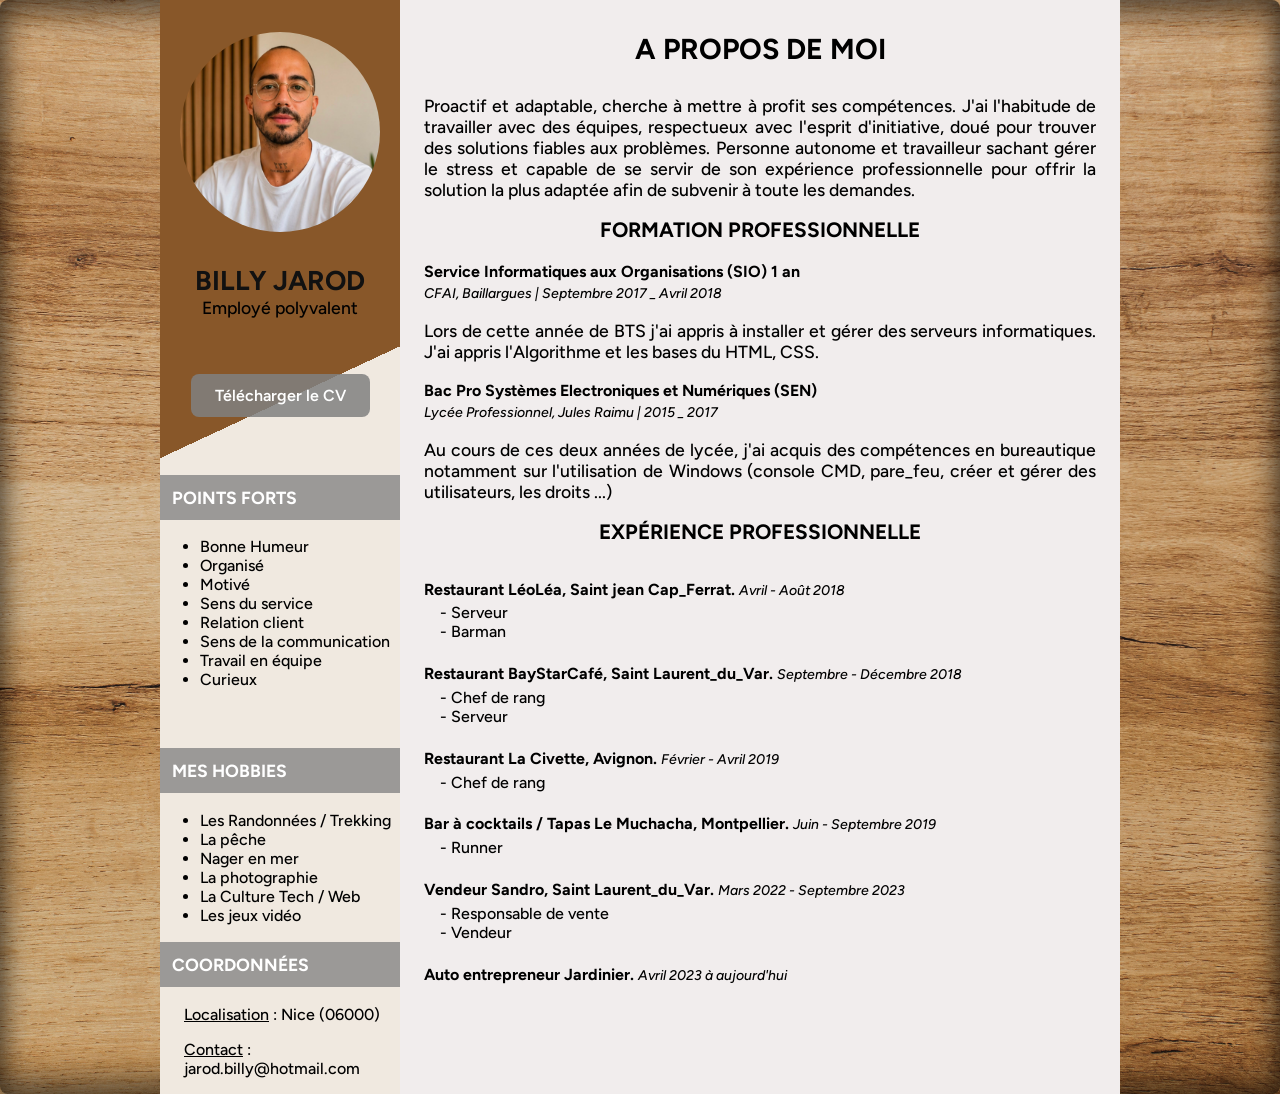
==== CV_2/index.html @ e46ecfe8 "modif fichier .html et .css --> en anglais" ====
<!DOCTYPE html>
<html lang="fr">
    <head>
        <meta charset="UTF-8">
        <meta name="viewport" content="width=device-width, initial-scale=1.0">
        <link rel="preconnect" href="https://fonts.googleapis.com">
        <link rel="preconnect" href="https://fonts.gstatic.com" crossorigin>
        <link href="https://fonts.googleapis.com/css2?family=Figtree:ital,wght@0,300..900;1,300..900&display=swap" rel="stylesheet">
        <link href="style.css" rel="stylesheet">
        <title>Curriculum Vitae Mr. BILLY Jarod</title>
        
    </head>
    <body>
        <header></header>
        <main>
            <section class="display">
                <section class="display_info_contact">
                    <div class="space_between_name_pictures">
                        <div class="picture_name">
                            <a href="images/img_profil_cv.jpeg"><img src="images/img_profil_cv_mini.png" title="photo_de_profil" alt="Photo de profil du CV" class="img_profil"></a>
                        </div>
                        <div class="name_first-name">
                            <h1>BILLY JAROD</h1>
                            <p>Employé polyvalent</p>
                        </div>
                    </div>
                    
                    <a href="PDF/cv_lettre_mr_billy_jarod.pdf" target="_blank" rel="noopener noreferrer" download="cv_lettre_mr_billy_jarod.pdf" class="btn_dl">Télécharger le CV</a>

                    <div class="space_between_strong-points_coordo">
                        <div class="strong-points">
                            <h3>POINTS FORTS</h3>
                            <ul>
                                <li>Bonne Humeur</li>
                                <li>Organisé</li>
                                <li>Motivé</li>
                                <li>Sens du service</li>
                                <li>Relation client</li>
                                <li>Sens de la communication</li>
                                <li>Travail en équipe</li>
                                <li>Curieux</li>
                            </ul>
                        </div>
                        <div class="hobbies">
                            <h3>MES HOBBIES</h3>
                            <ul>
                                <li>Les Randonnées / Trekking</li>
                                <li>La pêche</li>
                                <li>Nager en mer</li>
                                <li>La photographie</li>
                                <li>La Culture Tech / Web</li>
                                <li>Les jeux vidéo</li>
                            </ul>
                        </div>
                        <div class="contacts">
                            <h3>COORDONNÉES</h3>
                            <p><span>Localisation</span> : Nice (06000)</p>
                            <p><span>Contact</span> : jarod.billy@hotmail.com</p>
                        </div>
                    </div>
                </section>

                <section class="display_info_general">
                    <div>
                        <h1>A PROPOS DE MOI</h1>
                        <div class="intro">
                        <p>
                            Proactif et adaptable, cherche à mettre à profit ses compétences. J'ai l'habitude de travailler avec des équipes,
                            respectueux avec l'esprit d'initiative, doué pour trouver des solutions fiables aux problèmes. Personne
                            autonome et travailleur sachant gérer le stress et capable de se servir de son expérience professionnelle
                            pour offrir la solution la plus adaptée afin de subvenir à toute les demandes.
                        </p>
                        </div>
                    </div>
                    <div class="formation_pro">

                        <h2>FORMATION PROFESSIONNELLE</h2>
                        <div class="training">
                            <div class="text_etude">
                                <p><span class="training_type">Service Informatiques aux Organisations (SIO) 1 an</span><br>
                                <span class="loc_training">CFAI, Baillargues | Septembre 2017 _ Avril 2018</span></p>
                            </div>
                            <p>Lors de cette année de BTS j'ai appris à installer et gérer des
                        serveurs informatiques. J'ai appris l'Algorithme et les bases du HTML, CSS.</p>
                        </div>
                        <div class="training">
                            <div class="text_etude">
                                <p><span class="training_type">Bac Pro Systèmes Electroniques et Numériques (SEN)</span><br>
                                <span class="loc_training">Lycée Professionnel, Jules Raimu | 2015 _ 2017</span></p>
                            </div>
                            <p>Au cours de ces deux années de lycée, j'ai acquis des compétences en bureautique
                            notamment sur l'utilisation de Windows (console CMD, pare_feu, créer et gérer des utilisateurs, les droits ...)</p>
                        </div>
                    </div>
                    <div>
                        <h2>EXPÉRIENCE PROFESSIONNELLE</h2>

                        <div class="jobs">
                        <div class="jobs_header">
                            <p><span class="loc_jobs">Restaurant LéoLéa, Saint jean Cap_Ferrat.</span>
                            <span class="time_jobs">Avril - Août 2018</span></p>
                        </div>
                        <p class="type_jobs">- Serveur<br>- Barman</p>
                        </div>

                        <div class="jobs">
                        <div class="jobs_header">
                            <p><span class="loc_jobs">Restaurant BayStarCafé, Saint Laurent_du_Var.</span>
                            <span class="time_jobs">Septembre - Décembre 2018</span></p>
                        </div>
                        <p class="type_jobs">- Chef de rang<br>- Serveur</p>
                        </div>

                        <div class="jobs">
                        <div class="jobs_header">
                            <p><span class="loc_jobs">Restaurant La Civette, Avignon.</span>
                            <span class="time_jobs">Février - Avril 2019</span></p>
                        </div>
                        <p class="type_jobs">- Chef de rang</p>
                        </div>

                        <div class="jobs">
                        <div class="jobs_header">
                            <p><span class="loc_jobs">Bar à cocktails / Tapas Le Muchacha, Montpellier.</span>
                            <span class="time_jobs">Juin - Septembre 2019</span></p>
                        </div>
                        <p class="type_jobs">- Runner</p>
                        </div>

                        <div class="jobs">
                        <div class="jobs_header">
                            <p><span class="loc_jobs">Vendeur Sandro, Saint Laurent_du_Var.</span>
                            <span class="time_jobs">Mars 2022 - Septembre 2023</span></p>
                        </div>
                        <p class="type_jobs">- Responsable de vente<br>- Vendeur</p>
                        </div>

                        <div class="jobs">
                        <div class="jobs_header">
                            <p><span class="loc_jobs">Auto entrepreneur Jardinier.</span>
                            <span class="time_jobs">Avril 2023 à aujourd'hui</span></p>
                        </div>
                        </div>
                    </div>
                </section>
            </section>
        </main>
        <footer></footer>
    </body>
</html>
---- CV_2/style.css ----
* {
    box-sizing: border-box;
}

body {
    font-family: "Figtree", sans-serif;
    font-optical-sizing: auto;
    font-weight: 500;
    font-style: normal;
    font-size: 0.875rem;
    background-image: url(images/background_wood.jpg);
    background-size: cover;
    background-position: center;
    margin: 0;
    padding: 0;
    box-shadow:
        inset 0 15px 30px rgba(0,0,0,0.5),
        inset 0 -15px 30px rgba(0,0,0,0.5),
        0 20px 40px rgba(0,0,0,0.6);
    border-radius: 8px;
}

main {
    background-color: #f1eded;
    display: flex;
    box-sizing: border-box;
    flex-direction: column;
    min-height: 100dvh;
    width: 100%;
}

.display_page {
    display: flex;
    flex-direction: column;
    width: 100%;
}

.display_info_contact {
    text-align: center;
    background: linear-gradient(155deg, #885729 0%,#885729 38%,#f0e9e0 35%, #f0e9e0 100%);
    padding-top: 2rem;
    padding-bottom: 0.5rem;
    
}

.space_between_name_pictures {
    margin-bottom: 2rem;
}

.picture_name {
    display: flex;
    margin: auto;
    width: clamp(10rem, 6.57rem + 17.14vw, 20rem);
    height: clamp(10rem, 6.57rem + 17.14vw, 20rem);
    overflow: hidden;
    border-radius: 50%;
    align-items: start;
    justify-content: center;    
}

.name_first-name {
    display: flex;
    flex-direction: column;
}

.name_first-name h1 {
    color: rgb(17, 17, 17);
    font-size: 1.5rem;
    width: fit-content;
    margin: auto;
    align-items: start;
}

.name_first-name p {
    width: fit-content;
    margin: auto;
    margin-top: 0;
}

.btn_dl {
  display: block;          
  width: fit-content;     
  margin: 1.5rem auto;    
  padding: 0.75rem 1.5rem; 
  background-color: hsla(0, 0%, 50%, 0.851); 
  color: hsl(0, 0%, 100%);               
  font-size: 1rem;
  font-weight: 600;
  text-decoration: none;                 
  text-align: center;
  border-radius: 0.5rem;                 
  transition: background-color 0.2s ease, transform 0.2s ease;
}

.btn_dl:active {
  transform: scale(0.98); 
}

.display_info_contact h3 {
    background-color: hsla(0, 0%, 50%, 0.751);
    color: hsl(0, 0%, 100%);
    padding: 0.75rem; 
    text-align: left;
    font-size: clamp(0.8rem, 2vw, 1.5rem);   
}

.contacts p {
    padding-left: 1.5rem;
}

.strong-points ul,
.hobbies ul,
.contacts p {
     text-align: left; 
}

.contacts span {
    text-decoration: underline ;
}

.display_info_general {
    text-align: center;
    padding-bottom: 2rem;
   
}

.intro p,
.training p {
    text-align: justify;
    padding: 0 1.5rem;
}

.display_info_general h1 {
    font-size: clamp(1.6rem, 3vw, 1.8rem);
}

.display_info_general h2 {
    font-size: clamp(1.03rem, 2.5vw, 1.5rem);
}

.training_type,
.loc_jobs {
    font-weight: bold;
}

.loc_training,
.time_jobs {
    font-style: italic;
    font-size: 0.800rem;
}

.jobs {
    padding: 0 1.5rem;
    text-align: left;
}
.jobs_header {
    display: flex;
    flex-direction: column;   
    align-items: flex-start;
    gap: 0.2em;
}

.jobs_header p{
    margin: 1rem 0 0 ;
}

.type_jobs {
    margin: 0.3rem 1rem;
}


@media (min-width: 767px) and (max-width:1023px) {

    body {
        font-size: 1.1rem;
    }

    .space_between_name_pictures {
    margin-bottom: 4rem;
    }

    .picture_name { 
        width: 200px;
        height: 200px;
        border-radius: 50% 50% 50% 50% / 50% 50% 50% 50% ;
    }

    .name_first-name h1 {
        font-size: 1.7rem;
        margin-top: 1rem;
    }

    .display_info_contact h3 {
        font-size: 1.2rem;
        text-align: center;
    }

    .space_between_strong-points_coordo {
        display: flex;
        justify-content: space-around;
    }

    .strong-points ul,
    .hobbies ul, 
    .contacts p {
        font-size: 1rem;
    }

    .display_info_general h1 {
        font-size: 1.8rem;
    }

    .display_info_general h2 {
        font-size: 1.3rem;
    }

    .training_type,
    .loc_jobs {
        font-size: 1.2rem;
    }

    .loc_training,
    .time_jobs {
        font-size: 1rem;
    }

    .type_jobs {
        font-size: 1rem;
    }
}


@media (min-width: 1024px) and (max-width: 1439px) {

    body {
        font-size: 1.1rem;
    }

    main {
        width: 75%;
        margin: auto;
        overflow: hidden;
    }

    .display {
        display: grid;
        grid-template-columns: 15rem 1fr ;
        min-height: 100dvh;
        overflow-y: auto;
    }

    .display_info_contact {
        display: flex;
        flex-direction: column;
        padding: 0;
    }

    .picture_name { 
        margin: 2rem auto;       
        width: 200px;
        height: 200px;
        border-radius: 50% 50% 50% 50% / 50% 50% 50% 50% ;
    }

    .name_first-name h1 {
        font-size: 1.7rem;
    }

    .space_between_strong-points_coordo {
        margin-top: 1rem;
    }

    .strong-points {
        height: 16rem;
    }

    .display_info_contact h3 {
        font-size: 1.1rem;
    }
    .strong-points ul,
    .hobbies ul, 
    .contacts p {
        font-size: 1rem;
    }

    .display_info_general {
        margin-top: 2rem;
    }

    .display_info_general h1 {
        margin-top: 0;
        font-size: 1.8rem;
    }

    .display_info_general h2 {
        font-size: 1.3rem;
    }

    .training_type,
    .loc_jobs {
        font-size: 1rem;
    }

    .loc_training,
    .time_jobs {
        font-size: 0.875rem;
    }

    .type_jobs {
    font-size: 1rem;
    }
}

@media (min-width: 1440px) {

    body {
        font-size: 1.3rem;
    }

    main {
        width: 75%;
        margin: auto;
        overflow: hidden;
    }

    .display {
        display: grid;
        grid-template-columns: 22rem 1fr;
        max-height: 100dvh;
        overflow-y: auto;
    }

    .display_info_contact {
        display: flex;
        flex-direction: column;
        padding: 0;
    }

    .picture_name { 
        margin: 2rem auto;       
        width: 200px;
        height: 200px;
        border-radius: 50% 50% 50% 50% / 50% 50% 50% 50% ;
    }

    .name_first-name h1 {
        font-size: 2rem;
    }

    .btn_dl {                  
        font-size: 1.2rem;
    }

    .display_info_contact h3 {
        font-size: 1.3rem;
    }
    .strong-points ul,
    .hobbies ul, 
    .contacts p {
        font-size: 1.3rem;
    }

    .display_info_general {
        padding: 1.5rem;
        margin-top: 2rem;
    }

    .display_info_general h1 {
        margin-top: 0;
        font-size: 2.2rem;
    }

    .display_info_general h2 {
        font-size: 1.7rem;
    }

    .training_type,
    .loc_jobs {
        font-size: 1.5rem;
    }

    .loc_training,
    .time_jobs {
        font-size: 1.3rem;
    }

    .type_jobs {
    font-size: 1.3rem;
    }
}
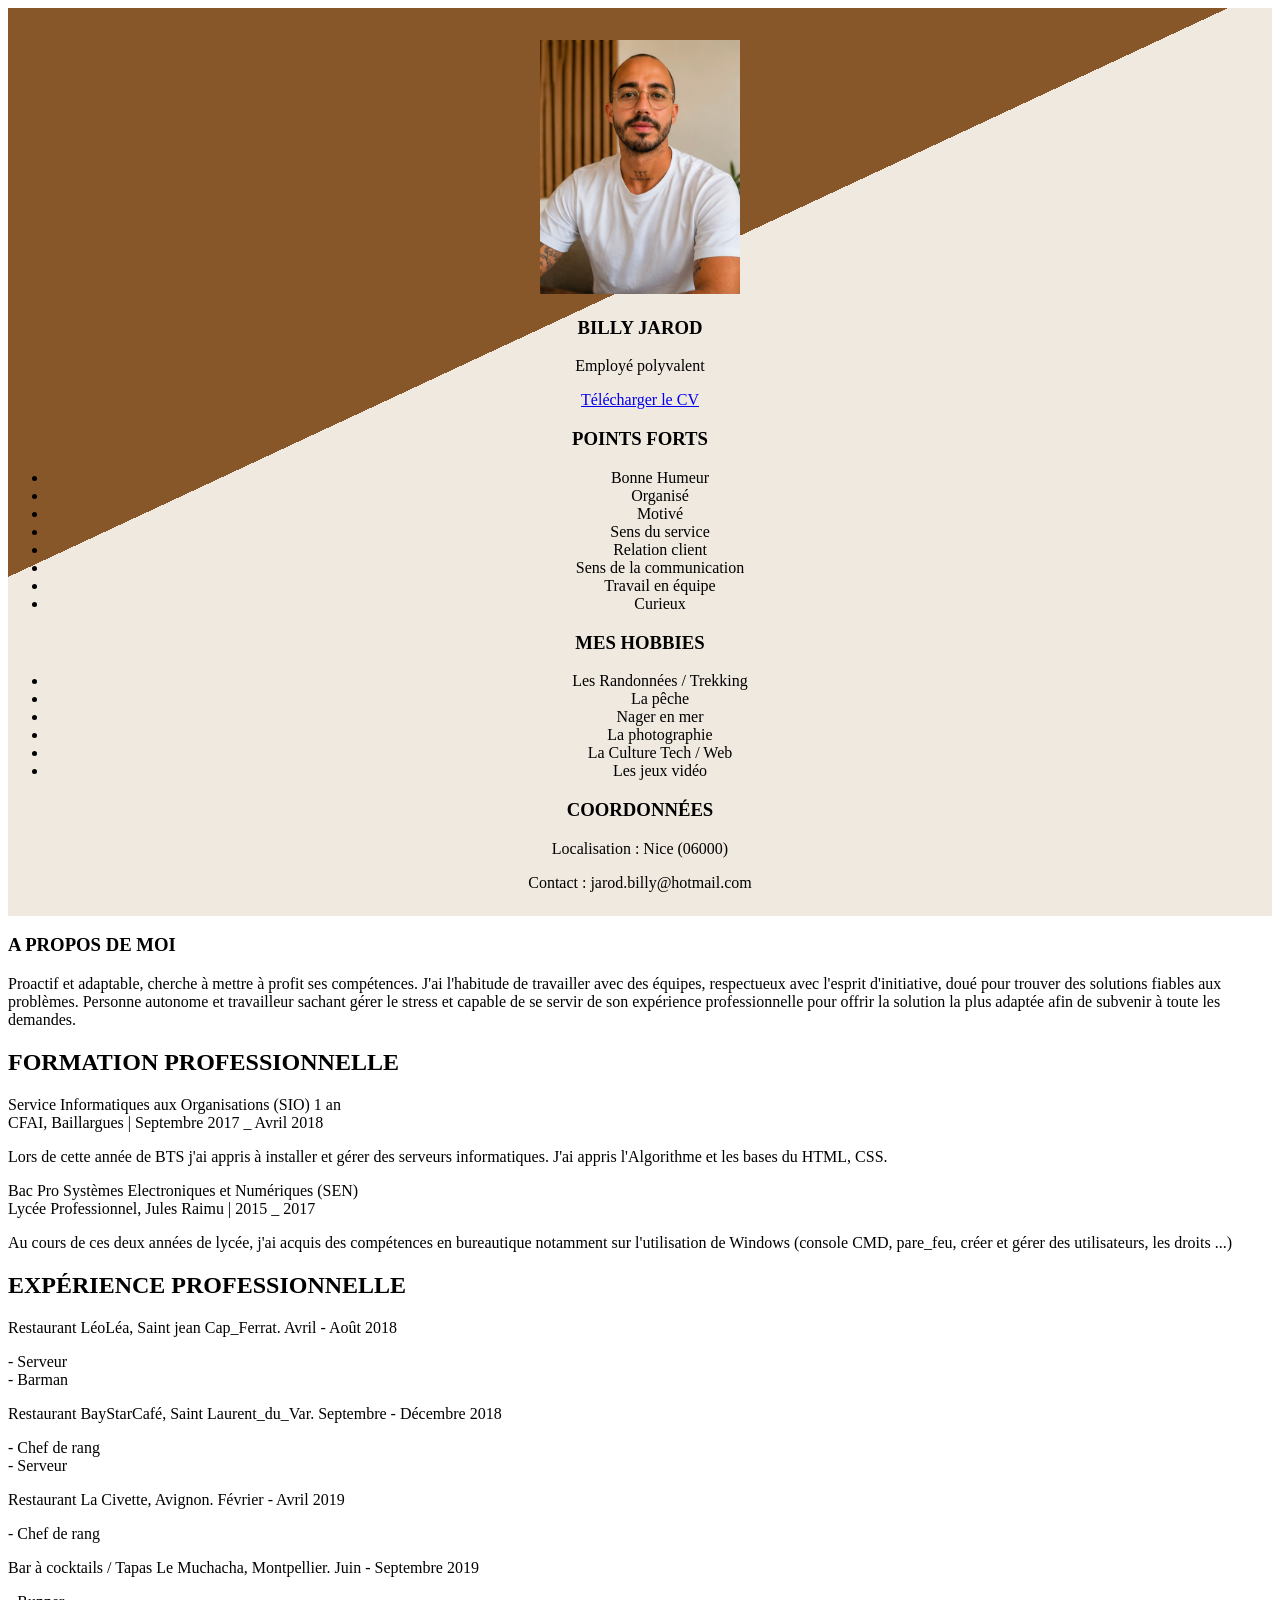
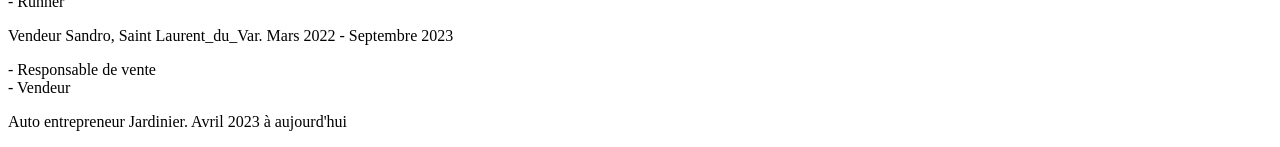
==== commit 05122f3e: "Intégration SASS" ====
--- a/CV_2/index.html
+++ b/CV_2/index.html
@@ -14,17 +14,16 @@
         <header></header>
         <main>
             <section class="display">
-                <section class="display_info_contact">
-                    <div class="space_between_name_pictures">
-                        <div class="picture_name">
+                <section class="display__persoinfo">
+                    <div class="spacebtw ">
+                        <div class="picture">
                             <a href="images/img_profil_cv.jpeg"><img src="images/img_profil_cv_mini.png" title="photo_de_profil" alt="Photo de profil du CV" class="img_profil"></a>
                         </div>
-                        <div class="name_first-name">
+                        <div class="firtsname">
                             <h1>BILLY JAROD</h1>
                             <p>Employé polyvalent</p>
                         </div>
                     </div>
-                    
                     <a href="PDF/cv_lettre_mr_billy_jarod.pdf" target="_blank" rel="noopener noreferrer" download="cv_lettre_mr_billy_jarod.pdf" class="btn_dl">Télécharger le CV</a>
 
                     <div class="space_between_strong-points_coordo">
--- a/CV_2/style.css
+++ b/CV_2/style.css
@@ -1,390 +1,22 @@
-* {
-    box-sizing: border-box;
+.display__persoinfo {
+  text-align: center;
+  background: linear-gradient(155deg, #885729 0%, #885729 38%, #f0e9e0 35%, #f0e9e0 100%);
+  padding-top: 2rem;
+  padding-bottom: 0.5rem;
 }
 
-body {
-    font-family: "Figtree", sans-serif;
-    font-optical-sizing: auto;
-    font-weight: 500;
-    font-style: normal;
-    font-size: 0.875rem;
-    background-image: url(images/background_wood.jpg);
-    background-size: cover;
-    background-position: center;
-    margin: 0;
-    padding: 0;
-    box-shadow:
-        inset 0 15px 30px rgba(0,0,0,0.5),
-        inset 0 -15px 30px rgba(0,0,0,0.5),
-        0 20px 40px rgba(0,0,0,0.6);
-    border-radius: 8px;
+.display__persoinfo--spacebtw {
+  margin-bottom: 2rem;
+}
+.display__persoinfo--spacebtw .picture {
+  display: flex;
+  margin: auto;
+  width: clamp(10rem, 6.57rem + 17.14vw, 20rem);
+  height: clamp(10rem, 6.57rem + 17.14vw, 20rem);
+  overflow: hidden;
+  border-radius: 50%;
+  align-items: start;
+  justify-content: center;
 }
 
-main {
-    background-color: #f1eded;
-    display: flex;
-    box-sizing: border-box;
-    flex-direction: column;
-    min-height: 100dvh;
-    width: 100%;
-}
-
-.display_page {
-    display: flex;
-    flex-direction: column;
-    width: 100%;
-}
-
-.display_info_contact {
-    text-align: center;
-    background: linear-gradient(155deg, #885729 0%,#885729 38%,#f0e9e0 35%, #f0e9e0 100%);
-    padding-top: 2rem;
-    padding-bottom: 0.5rem;
-    
-}
-
-.space_between_name_pictures {
-    margin-bottom: 2rem;
-}
-
-.picture_name {
-    display: flex;
-    margin: auto;
-    width: clamp(10rem, 6.57rem + 17.14vw, 20rem);
-    height: clamp(10rem, 6.57rem + 17.14vw, 20rem);
-    overflow: hidden;
-    border-radius: 50%;
-    align-items: start;
-    justify-content: center;    
-}
-
-.name_first-name {
-    display: flex;
-    flex-direction: column;
-}
-
-.name_first-name h1 {
-    color: rgb(17, 17, 17);
-    font-size: 1.5rem;
-    width: fit-content;
-    margin: auto;
-    align-items: start;
-}
-
-.name_first-name p {
-    width: fit-content;
-    margin: auto;
-    margin-top: 0;
-}
-
-.btn_dl {
-  display: block;          
-  width: fit-content;     
-  margin: 1.5rem auto;    
-  padding: 0.75rem 1.5rem; 
-  background-color: hsla(0, 0%, 50%, 0.851); 
-  color: hsl(0, 0%, 100%);               
-  font-size: 1rem;
-  font-weight: 600;
-  text-decoration: none;                 
-  text-align: center;
-  border-radius: 0.5rem;                 
-  transition: background-color 0.2s ease, transform 0.2s ease;
-}
-
-.btn_dl:active {
-  transform: scale(0.98); 
-}
-
-.display_info_contact h3 {
-    background-color: hsla(0, 0%, 50%, 0.751);
-    color: hsl(0, 0%, 100%);
-    padding: 0.75rem; 
-    text-align: left;
-    font-size: clamp(0.8rem, 2vw, 1.5rem);   
-}
-
-.contacts p {
-    padding-left: 1.5rem;
-}
-
-.strong-points ul,
-.hobbies ul,
-.contacts p {
-     text-align: left; 
-}
-
-.contacts span {
-    text-decoration: underline ;
-}
-
-.display_info_general {
-    text-align: center;
-    padding-bottom: 2rem;
-   
-}
-
-.intro p,
-.training p {
-    text-align: justify;
-    padding: 0 1.5rem;
-}
-
-.display_info_general h1 {
-    font-size: clamp(1.6rem, 3vw, 1.8rem);
-}
-
-.display_info_general h2 {
-    font-size: clamp(1.03rem, 2.5vw, 1.5rem);
-}
-
-.training_type,
-.loc_jobs {
-    font-weight: bold;
-}
-
-.loc_training,
-.time_jobs {
-    font-style: italic;
-    font-size: 0.800rem;
-}
-
-.jobs {
-    padding: 0 1.5rem;
-    text-align: left;
-}
-.jobs_header {
-    display: flex;
-    flex-direction: column;   
-    align-items: flex-start;
-    gap: 0.2em;
-}
-
-.jobs_header p{
-    margin: 1rem 0 0 ;
-}
-
-.type_jobs {
-    margin: 0.3rem 1rem;
-}
-
-
-@media (min-width: 767px) and (max-width:1023px) {
-
-    body {
-        font-size: 1.1rem;
-    }
-
-    .space_between_name_pictures {
-    margin-bottom: 4rem;
-    }
-
-    .picture_name { 
-        width: 200px;
-        height: 200px;
-        border-radius: 50% 50% 50% 50% / 50% 50% 50% 50% ;
-    }
-
-    .name_first-name h1 {
-        font-size: 1.7rem;
-        margin-top: 1rem;
-    }
-
-    .display_info_contact h3 {
-        font-size: 1.2rem;
-        text-align: center;
-    }
-
-    .space_between_strong-points_coordo {
-        display: flex;
-        justify-content: space-around;
-    }
-
-    .strong-points ul,
-    .hobbies ul, 
-    .contacts p {
-        font-size: 1rem;
-    }
-
-    .display_info_general h1 {
-        font-size: 1.8rem;
-    }
-
-    .display_info_general h2 {
-        font-size: 1.3rem;
-    }
-
-    .training_type,
-    .loc_jobs {
-        font-size: 1.2rem;
-    }
-
-    .loc_training,
-    .time_jobs {
-        font-size: 1rem;
-    }
-
-    .type_jobs {
-        font-size: 1rem;
-    }
-}
-
-
-@media (min-width: 1024px) and (max-width: 1439px) {
-
-    body {
-        font-size: 1.1rem;
-    }
-
-    main {
-        width: 75%;
-        margin: auto;
-        overflow: hidden;
-    }
-
-    .display {
-        display: grid;
-        grid-template-columns: 15rem 1fr ;
-        min-height: 100dvh;
-        overflow-y: auto;
-    }
-
-    .display_info_contact {
-        display: flex;
-        flex-direction: column;
-        padding: 0;
-    }
-
-    .picture_name { 
-        margin: 2rem auto;       
-        width: 200px;
-        height: 200px;
-        border-radius: 50% 50% 50% 50% / 50% 50% 50% 50% ;
-    }
-
-    .name_first-name h1 {
-        font-size: 1.7rem;
-    }
-
-    .space_between_strong-points_coordo {
-        margin-top: 1rem;
-    }
-
-    .strong-points {
-        height: 16rem;
-    }
-
-    .display_info_contact h3 {
-        font-size: 1.1rem;
-    }
-    .strong-points ul,
-    .hobbies ul, 
-    .contacts p {
-        font-size: 1rem;
-    }
-
-    .display_info_general {
-        margin-top: 2rem;
-    }
-
-    .display_info_general h1 {
-        margin-top: 0;
-        font-size: 1.8rem;
-    }
-
-    .display_info_general h2 {
-        font-size: 1.3rem;
-    }
-
-    .training_type,
-    .loc_jobs {
-        font-size: 1rem;
-    }
-
-    .loc_training,
-    .time_jobs {
-        font-size: 0.875rem;
-    }
-
-    .type_jobs {
-    font-size: 1rem;
-    }
-}
-
-@media (min-width: 1440px) {
-
-    body {
-        font-size: 1.3rem;
-    }
-
-    main {
-        width: 75%;
-        margin: auto;
-        overflow: hidden;
-    }
-
-    .display {
-        display: grid;
-        grid-template-columns: 22rem 1fr;
-        max-height: 100dvh;
-        overflow-y: auto;
-    }
-
-    .display_info_contact {
-        display: flex;
-        flex-direction: column;
-        padding: 0;
-    }
-
-    .picture_name { 
-        margin: 2rem auto;       
-        width: 200px;
-        height: 200px;
-        border-radius: 50% 50% 50% 50% / 50% 50% 50% 50% ;
-    }
-
-    .name_first-name h1 {
-        font-size: 2rem;
-    }
-
-    .btn_dl {                  
-        font-size: 1.2rem;
-    }
-
-    .display_info_contact h3 {
-        font-size: 1.3rem;
-    }
-    .strong-points ul,
-    .hobbies ul, 
-    .contacts p {
-        font-size: 1.3rem;
-    }
-
-    .display_info_general {
-        padding: 1.5rem;
-        margin-top: 2rem;
-    }
-
-    .display_info_general h1 {
-        margin-top: 0;
-        font-size: 2.2rem;
-    }
-
-    .display_info_general h2 {
-        font-size: 1.7rem;
-    }
-
-    .training_type,
-    .loc_jobs {
-        font-size: 1.5rem;
-    }
-
-    .loc_training,
-    .time_jobs {
-        font-size: 1.3rem;
-    }
-
-    .type_jobs {
-    font-size: 1.3rem;
-    }
-}+/*# sourceMappingURL=style.css.map */
